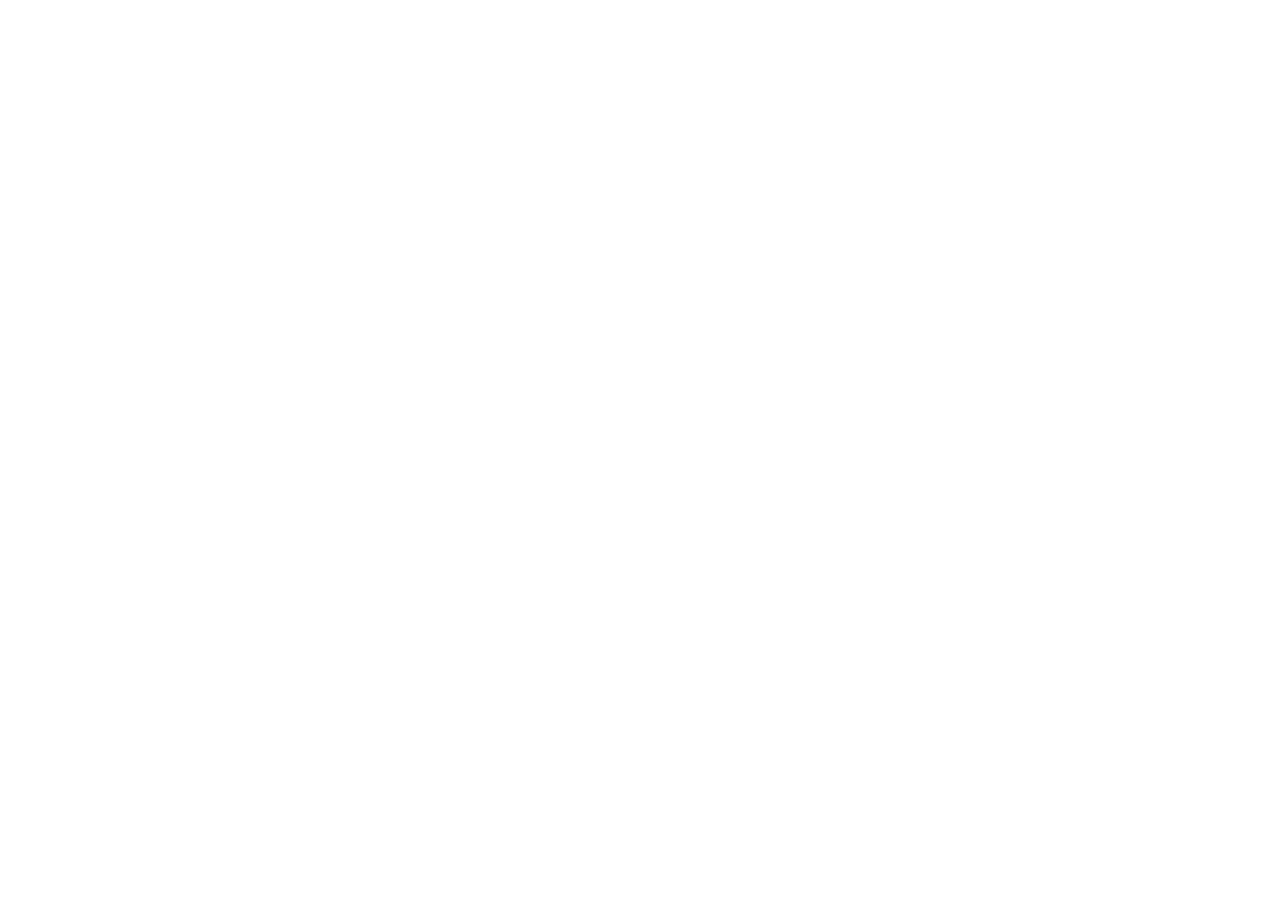
==== index.html @ 245c12b7 "Add files via upload" ====
<!DOCTYPE html>
<html lang="pt-br">
<head>
    <meta charset="UTF-8">
    <meta http-equiv="X-UA-Compatible" content="IE=edge">
    <meta name="viewport" content="width=device-width, initial-scale=1.0">
    <title>Com o Combo+, você pode aproveitar a Alura+ e o Alura Língua por um preço único.</title>
</head>
<body>
    
</body>
</html>
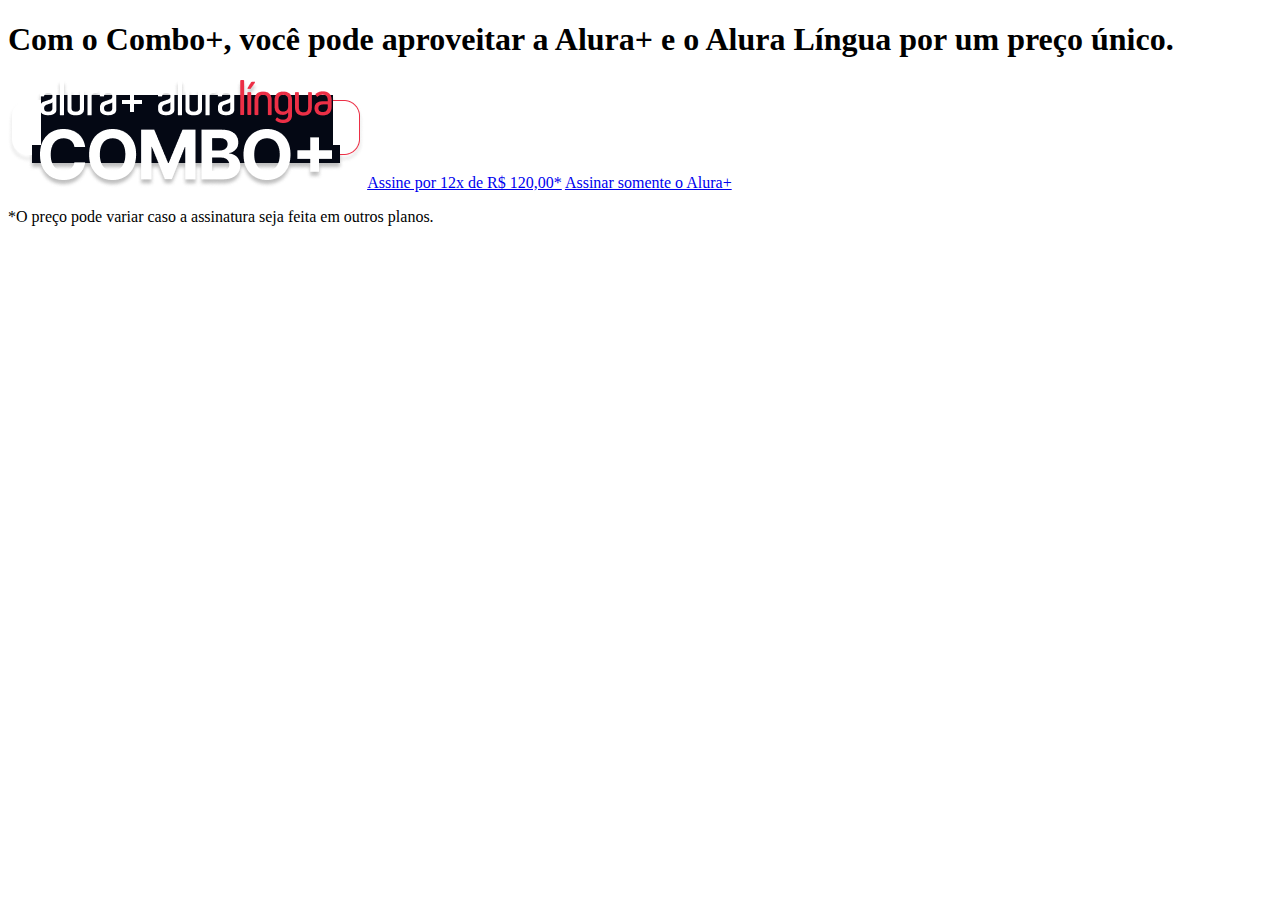
==== commit 413bd335: "Add files via upload" ====
--- a/index.html
+++ b/index.html
@@ -1,12 +1,27 @@
 <!DOCTYPE html>
-<html lang="pt-br">
+<html>
+
 <head>
+    <title>Alura Plus</title>
     <meta charset="UTF-8">
-    <meta http-equiv="X-UA-Compatible" content="IE=edge">
-    <meta name="viewport" content="width=device-width, initial-scale=1.0">
-    <title>Com o Combo+, você pode aproveitar a Alura+ e o Alura Língua por um preço único.</title>
+    <meta name="viewport" content="width=device-width, initial-scale=1">
+    <link rel="stylesheet" href="styles.css">
+    <link rel="preconnect" href="https://fonts.googleapis.com">
+    <link rel="preconnect" href="https://fonts.gstatic.com" crossorigin>
+    <link href="https://fonts.googleapis.com/css2?family=Inter:wght@400;700&display=swap" rel="stylesheet">
 </head>
+
 <body>
-    
+    <section class="principal container">
+        <div>
+            <h1 class="container__titulo">Com o Combo+, você pode aproveitar a Alura+ e o Alura Língua por um preço
+                único.</h1>
+            <img src="img/Combo.png" alt="O combo+ é a junção do alura+ e o alura língua">
+            <a href="www.alura.com.br" class="container__botao">Assine por 12x de R$ 120,00*</a>
+            <a href="www.alura.com.br" class="container__botao botao_secundario">Assinar somente o Alura+</a>
+            <p class="container__aviso">*O preço pode variar caso a assinatura seja feita em outros planos.</p>
+        </div>
+    </section>
 </body>
+
 </html>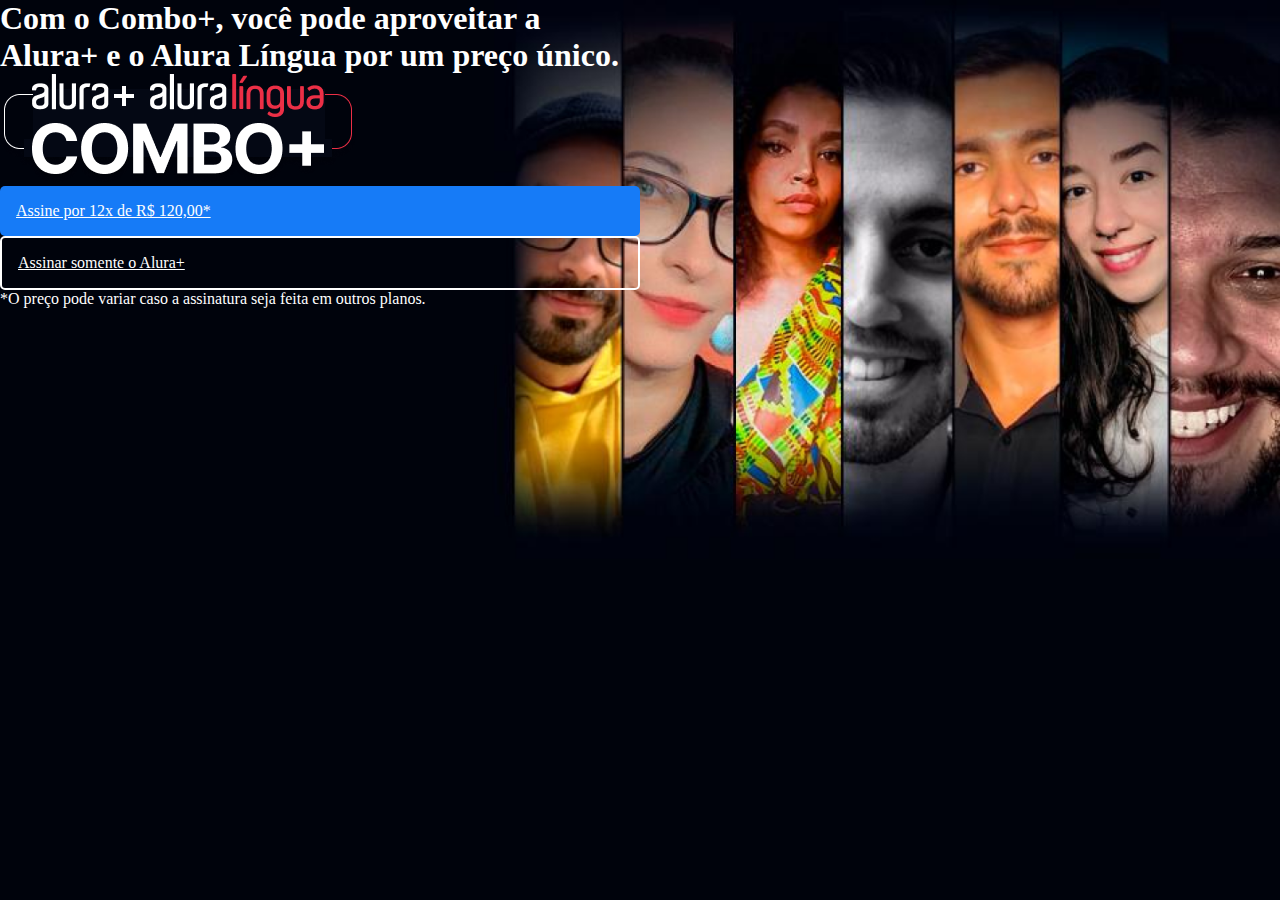
==== commit 9a0d1fe4: "Add files via upload" ====
--- a/index.html
+++ b/index.html
@@ -5,23 +5,19 @@
     <title>Alura Plus</title>
     <meta charset="UTF-8">
     <meta name="viewport" content="width=device-width, initial-scale=1">
-    <link rel="stylesheet" href="styles.css">
-    <link rel="preconnect" href="https://fonts.googleapis.com">
-    <link rel="preconnect" href="https://fonts.gstatic.com" crossorigin>
-    <link href="https://fonts.googleapis.com/css2?family=Inter:wght@400;700&display=swap" rel="stylesheet">
+    <link rel="stylesheet" href="style.css">
 </head>
 
 <body>
     <section class="principal container">
         <div>
-            <h1 class="container__titulo">Com o Combo+, você pode aproveitar a Alura+ e o Alura Língua por um preço
-                único.</h1>
+            <h1>Com o Combo+, você pode aproveitar a Alura+ e o Alura Língua por um preço único.</h1>
             <img src="img/Combo.png" alt="O combo+ é a junção do alura+ e o alura língua">
             <a href="www.alura.com.br" class="container__botao">Assine por 12x de R$ 120,00*</a>
             <a href="www.alura.com.br" class="container__botao botao_secundario">Assinar somente o Alura+</a>
             <p class="container__aviso">*O preço pode variar caso a assinatura seja feita em outros planos.</p>
-        </div>
+    </div>
     </section>
 </body>
 
-</html>+</html>  --- a/style.css
+++ b/style.css
@@ -0,0 +1,46 @@
+:root {
+    --branco-principal: #FFFFFF;
+    --cinza-secundario: #C0C0C0;
+    --botao-azul: #167BF7;
+    --cor-de-fundo: #00030C;
+    --fonte-principal:'inter';
+}
+
+body {
+    background-color: var(--cor-de-fundo);
+    color: var(--branco-principal);
+    font-family: var(--fonte-principal);
+    font-size: 16px;
+    font-weight: 400;
+
+}
+
+* {
+    margin: 0;
+    padding: 0;
+}
+
+.principal {
+    background-image: url("img/Background.png");
+    background-repeat: no-repeat;
+    background-size: contain;
+}
+
+.container {
+    height: 100vh;
+    display: grid;
+    grid-template-columns: 50% 50%;
+}
+
+.container__botao {
+    background-color: var(--botao-azul);
+    border-radius: 5px;
+    padding: 1em;
+    color: var(--branco-principal);
+    display: block;
+}
+
+.botao_secundario {
+    background-color: transparent;
+    border: 2px solid var(--branco-principal); 
+}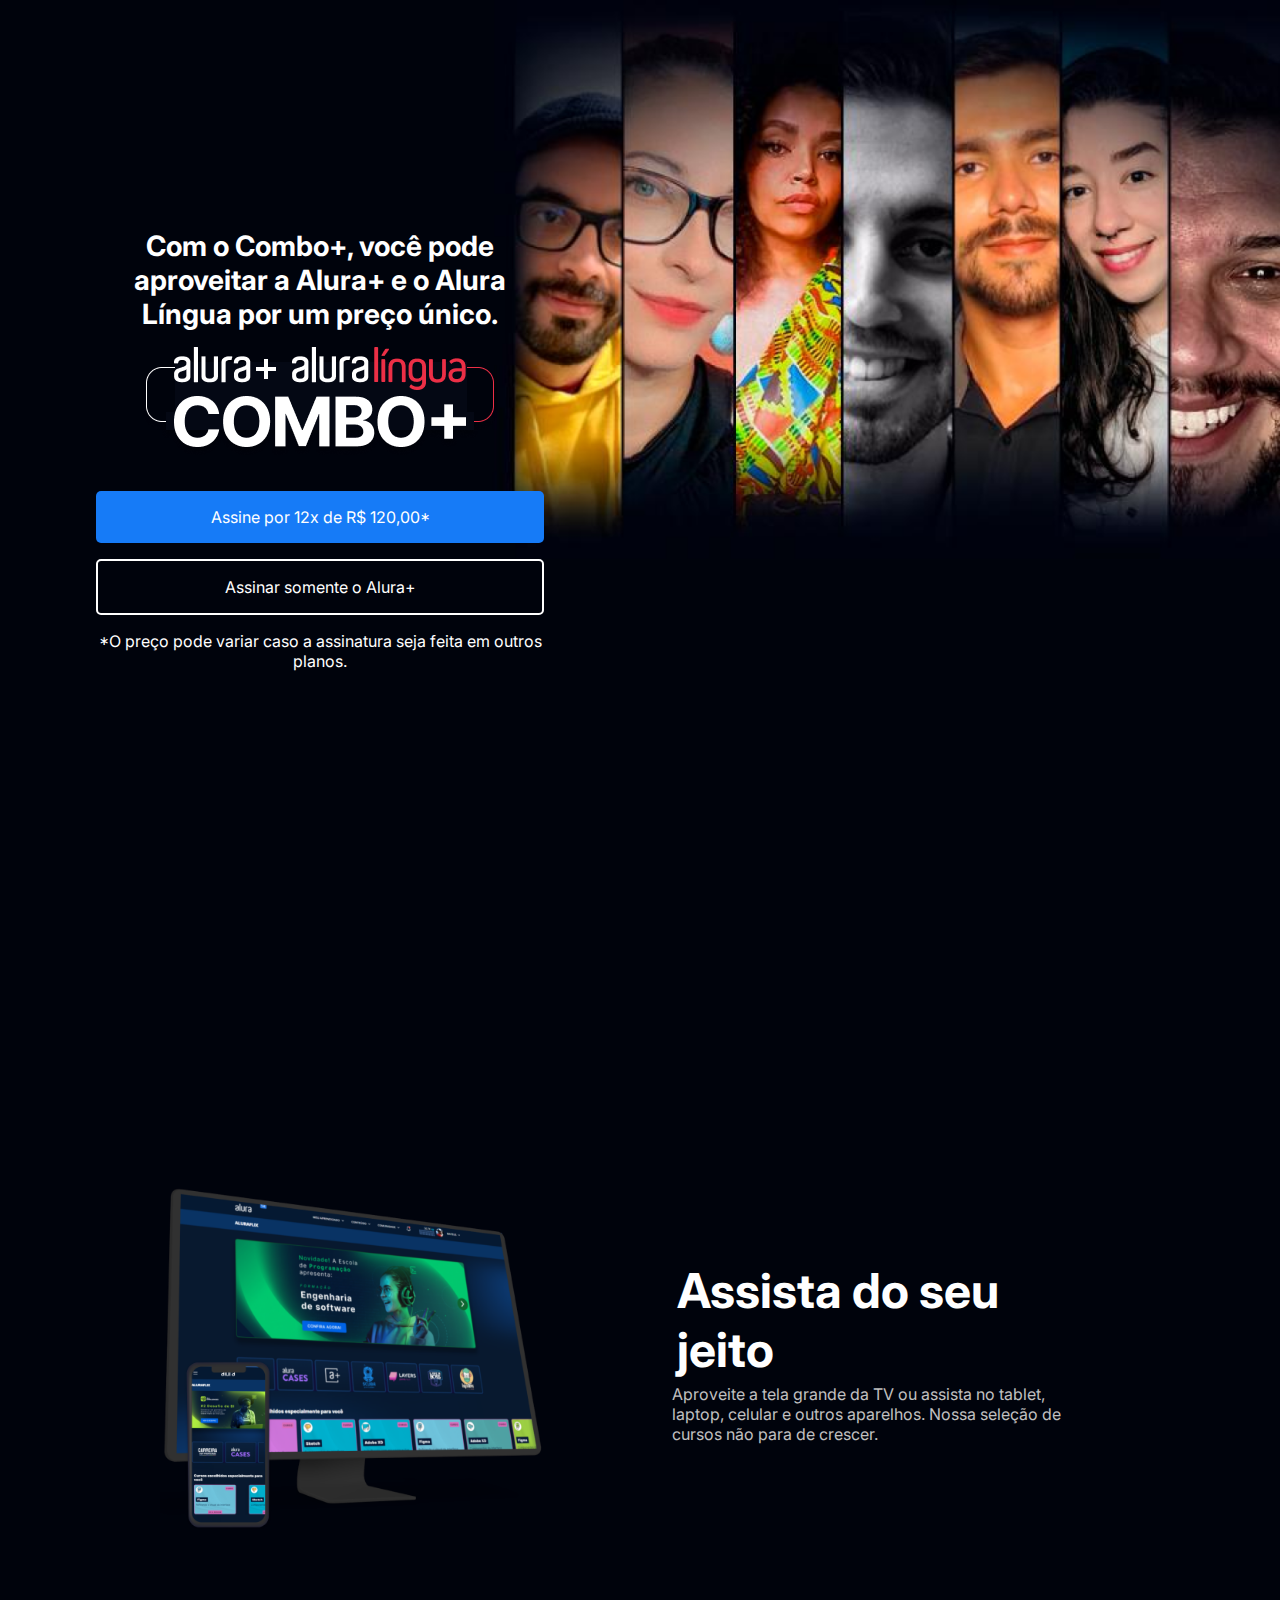
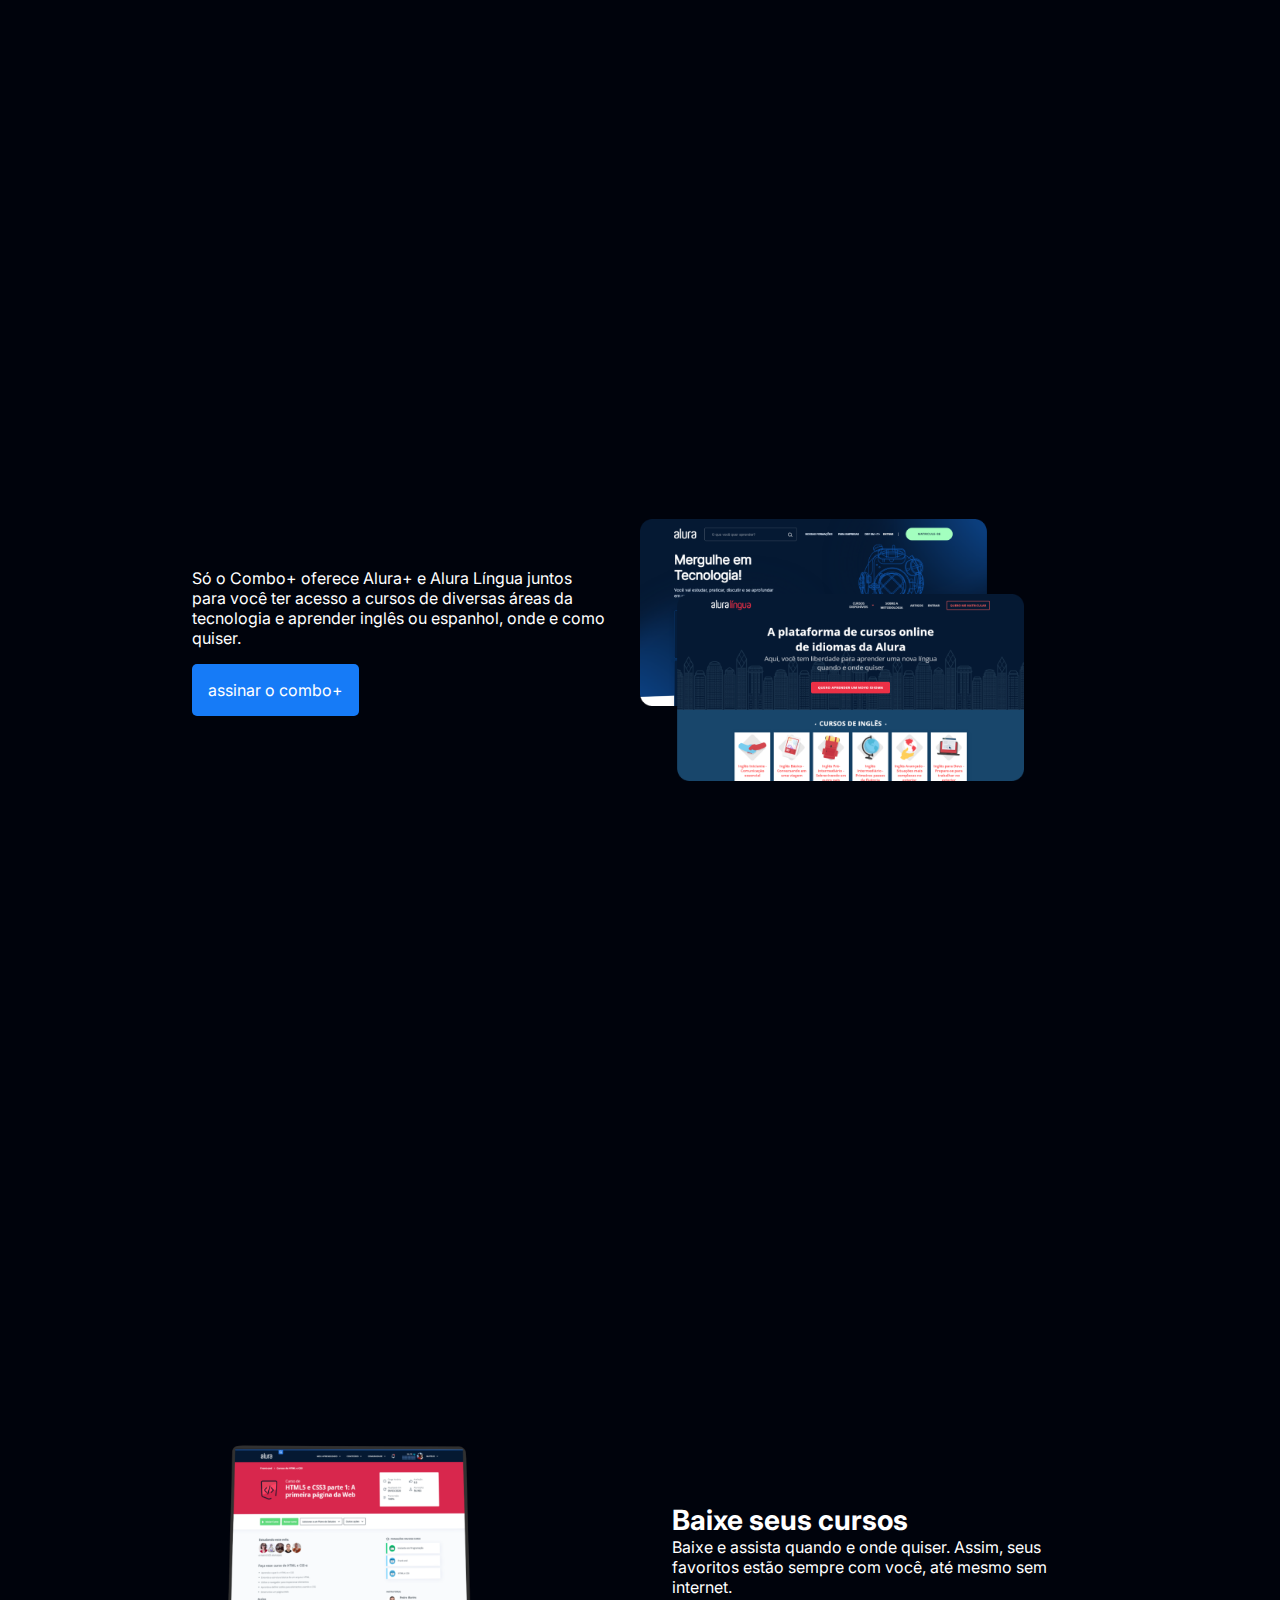
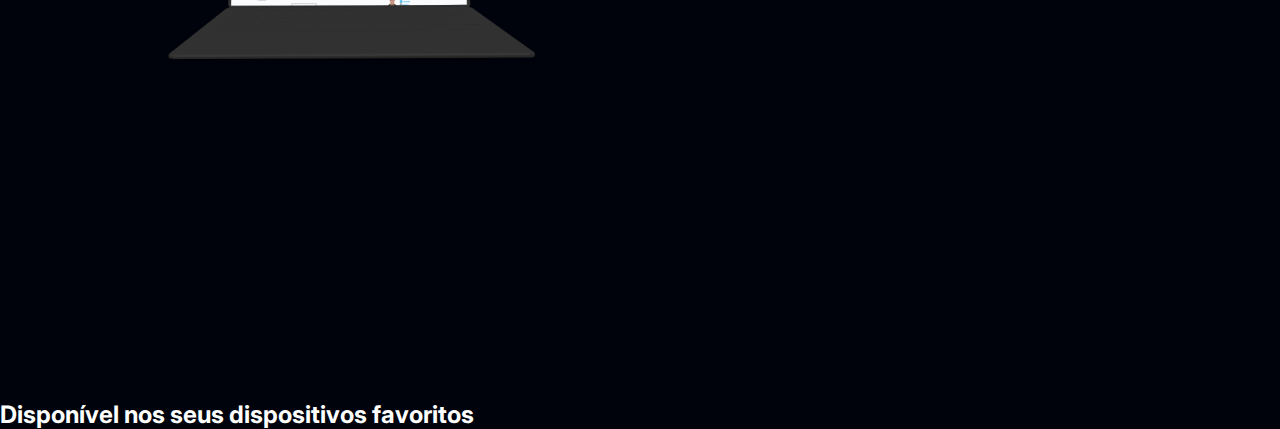
==== commit 6f00dfce: "Add files via upload" ====
--- a/index.html
+++ b/index.html
@@ -5,18 +5,52 @@
     <title>Alura Plus</title>
     <meta charset="UTF-8">
     <meta name="viewport" content="width=device-width, initial-scale=1">
-    <link rel="stylesheet" href="style.css">
+    <link rel="stylesheet" href="styles.css">
+    <link rel="preconnect" href="https://fonts.googleapis.com">
+    <link rel="preconnect" href="https://fonts.gstatic.com" crossorigin>
+    <link href="https://fonts.googleapis.com/css2?family=Inter:wght@400;700&display=swap" rel="stylesheet">
 </head>
 
 <body>
     <section class="principal container">
-        <div>
-            <h1>Com o Combo+, você pode aproveitar a Alura+ e o Alura Língua por um preço único.</h1>
-            <img src="img/Combo.png" alt="O combo+ é a junção do alura+ e o alura língua">
+        <div class="container__caixa">
+            <h1 class="container__titulo">Com o Combo+, você pode aproveitar a Alura+ e o Alura Língua por um preço único.</h1>
+            <img src="img/Combo.png" alt="O combo+ é a junção do alura+ e o alura língua" class="container__imagem">
             <a href="www.alura.com.br" class="container__botao">Assine por 12x de R$ 120,00*</a>
             <a href="www.alura.com.br" class="container__botao botao_secundario">Assinar somente o Alura+</a>
             <p class="container__aviso">*O preço pode variar caso a assinatura seja feita em outros planos.</p>
-    </div>
+        </div>
+    </section>
+
+    <section class="container secundario" >
+        <img src="img/Plataformas.png" alt="um monitor e um celular com o alura plus aberto " class="secundario__imagem">
+        <div class="container__descriçao">
+            <h2 class="descriçao__titulo">Assista do seu jeito</h2>
+            <p class="descriçao__texto">Aproveite a tela grande da TV ou assista no tablet, laptop, celular e outros aparelhos.
+                 Nossa seleção de cursos não para de crescer.</p>
+        </div>
+    </section>
+
+    <section class="container secundario">
+        <div class="container__descriçao">
+            <p class="container__texto">Só o Combo+ oferece Alura+ e Alura Língua juntos para você ter acesso a cursos
+                 de diversas áreas da tecnologia e aprender inglês ou espanhol, onde e como quiser.</p>
+                 <a href=" www.alura.com.br " class="container__botao secundario__botao">assinar o combo+</a>
+        </div>
+        <img src="img/Telas.png" alt="tela da alura plus e da alura linguas" class="secundario__imagem">
+    </section>
+
+    <section class="container secundario">
+        <img src="img/Notebook.png" alt="um notebook aberto no alura" class="secundario__imagem">
+        <div class="container__descriçao">
+            <h2 class="container__titulo">Baixe seus cursos</h2>
+            <p class="container__texto">Baixe e assista quando e onde quiser. Assim, seus favoritos estão sempre com você, até mesmo sem internet.</p>
+        </div>
+    </section>
+
+    <section class="dispositivos">
+     <h2 class="dispositivos__titulo">Disponível nos seus dispositivos favoritos</h2>
+     
     </section>
 </body>
 
--- a/styles.css
+++ b/styles.css
@@ -0,0 +1,98 @@
+:root {
+    --branco-principal: #FFFFFF;
+    --cinza-secundario: #C0C0C0;
+    --botao-azul: #167BF7;
+    --cor-de-fundo: #00030C;
+    --fonte-principal:'inter';
+}
+
+body {
+    background-color: var(--cor-de-fundo);
+    color: var(--branco-principal);
+    font-family: var(--fonte-principal);
+    font-size: 16px;
+    font-weight: 400;
+
+}
+
+* {
+    margin: 0;
+    padding: 0;
+}
+
+.principal {
+    background-image: url("img/Background.png");
+    background-repeat: no-repeat;
+    background-size: contain;
+    align-items: center;
+    text-align: center;
+}
+
+.container {
+    height: 100vh;
+    display: grid;
+    grid-template-columns: 50% 50%;
+}
+
+.container__botao {
+    background-color: var(--botao-azul);
+    border-radius: 5px;
+    padding: 1em;
+    color: var(--branco-principal);
+    display: block;
+    text-decoration: none;
+    margin-bottom: 1em;
+}
+
+.botao_secundario {
+    background-color: transparent;
+    border: 2px solid var(--branco-principal); 
+}
+ 
+.container_aviso {
+    font-size: 12px;
+    color: var(--cinza-secundario);
+}
+
+.container__titulo{
+    font-size: 28px;
+    font-weight: 700;
+}
+
+.container__imagem{
+    margin: 1em 0 2em 0;
+}
+
+.container__caixa{
+    margin: 0 6em;
+}
+
+.secundario__imagem{
+    width: 80%;
+}
+
+.secundario{
+    align-items: center;
+    margin: 0 10em;
+}
+
+.descriçao__titulo{
+    font-weight: 700;
+    font-size: 48px;
+    color:var(--branco-principal) ;
+    margin: 0.1em ;
+}
+
+.descriçao__texto{
+    color: var(--cinza-secundario);
+}
+
+.secundario__botao{
+    display: inline-block;
+    margin-top: 1em;
+}
+
+.container__descriçao{
+    padding: 2em;
+}
+
